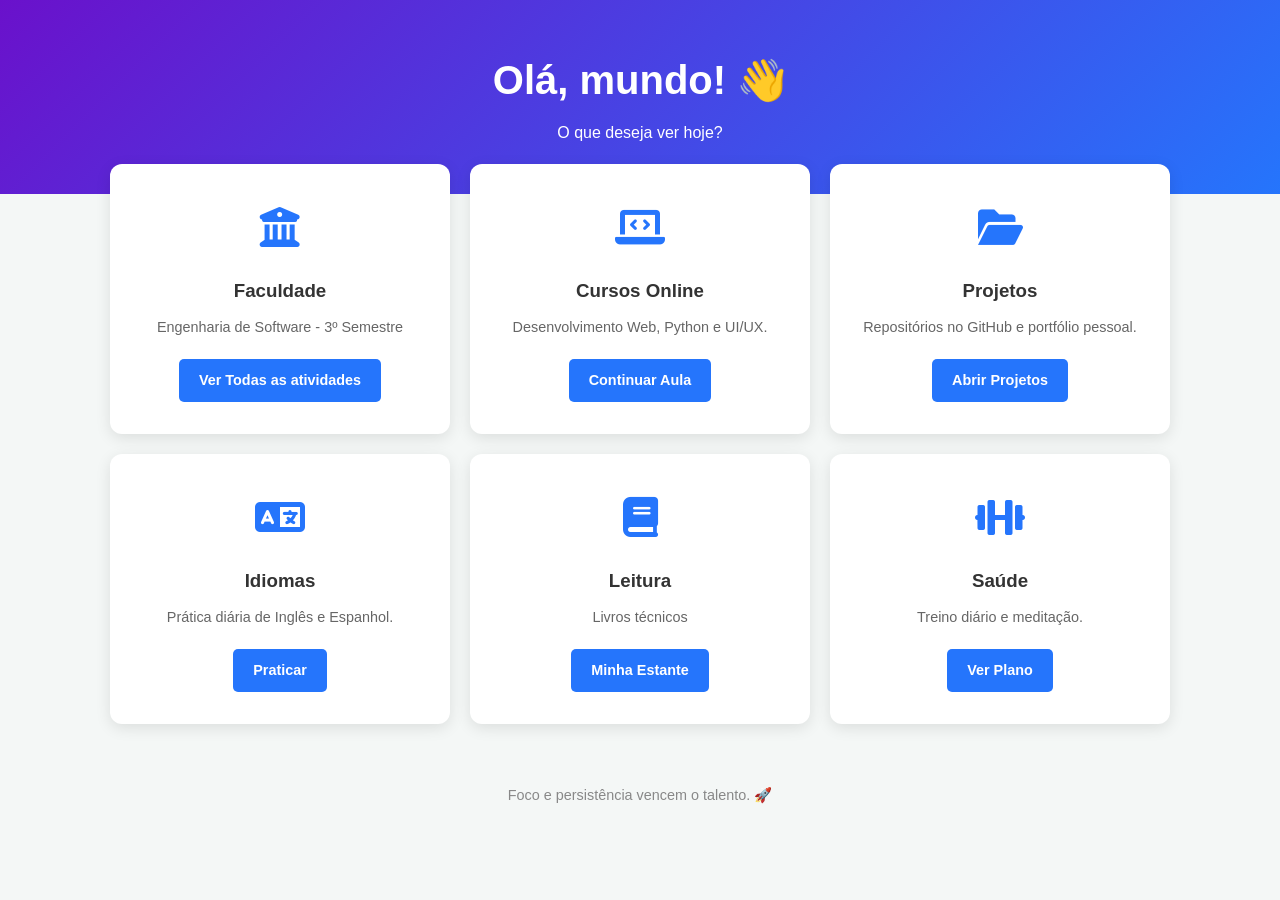
==== HOME/index.html @ 4e62015c "teste" ====
<!DOCTYPE html>
<html lang="pt-br">
<head>
    <meta charset="UTF-8">
    <meta name="viewport" content="width=device-width, initial-scale=1.0">
    <title>Hub</title>
    <link rel="stylesheet" href="style.css">
    <!-- Ícones via FontAwesome -->
    <link rel="stylesheet" href="https://cdnjs.cloudflare.com/ajax/libs/font-awesome/6.0.0/css/all.min.css">
</head>
<body>

    <header>
        <h1>Olá, mundo! 👋</h1>
        <p>O que deseja ver hoje?</p>
    </header>

    <main class="container">
        <!-- Atividade 1: Faculdade -->
        <section class="card">
            <div class="icon"><i class="fas fa-university"></i></div>
            <h3>Faculdade</h3>
            <p>Engenharia de Software - 3º Semestre</p>
            <a href="SEMANA 1/index.html" class="btn">Ver Todas as atividades</a>
        </section>

        <!-- Atividade 2: Cursos Online -->
        <section class="card">
            <div class="icon"><i class="fas fa-laptop-code"></i></div>
            <h3>Cursos Online</h3>
            <p>Desenvolvimento Web, Python e UI/UX.</p>
            <a href="#" class="btn">Continuar Aula</a>
        </section>

        <!-- Atividade 3: Projetos -->
        <section class="card">
            <div class="icon"><i class="fas fa-folder-open"></i></div>
            <h3>Projetos</h3>
            <p>Repositórios no GitHub e portfólio pessoal.</p>
            <a href="#" class="btn">Abrir Projetos</a>
        </section>

        <!-- Atividade 4: Idiomas -->
        <section class="card">
            <div class="icon"><i class="fas fa-language"></i></div>
            <h3>Idiomas</h3>
            <p>Prática diária de Inglês e Espanhol.</p>
            <a href="#" class="btn">Praticar</a>
        </section>

        <!-- Atividade 5: Leitura -->
        <section class="card">
            <div class="icon"><i class="fas fa-book"></i></div>
            <h3>Leitura</h3>
            <p>Livros técnicos</p>
            <a href="#" class="btn">Minha Estante</a>
        </section>

        <!-- Atividade 6: Exercícios -->
        <section class="card">
            <div class="icon"><i class="fas fa-dumbbell"></i></div>
            <h3>Saúde</h3>
            <p>Treino diário e meditação.</p>
            <a href="#" class="btn">Ver Plano</a>
        </section>
    </main>

    <footer>
        <p>Foco e persistência vencem o talento. 🚀</p>
    </footer>

</body>
</html>
---- HOME/style.css ----
/* Configurações Gerais */
* {
    margin: 0;
    padding: 0;
    box-sizing: border-box;
    font-family: 'Segoe UI', Tahoma, Geneva, Verdana, sans-serif;
}

body {
    background-color: #f4f7f6;
    color: #333;
    line-height: 1.6;
}

/* Cabeçalho */
header {
    background: linear-gradient(135deg, #6a11cb 0%, #2575fc 100%);
    color: white;
    text-align: center;
    padding: 3rem 1rem;
}

header h1 {
    font-size: 2.5rem;
    margin-bottom: 0.5rem;
}

/* Container de Cards */
.container {
    max-width: 1100px;
    margin: -30px auto 40px auto; /* Sobe um pouco os cards sobre o header */
    padding: 0 20px;
    display: grid;
    grid-template-columns: repeat(auto-fit, minmax(300px, 1fr));
    gap: 20px;
}

/* Estilo do Card */
.card {
    background: white;
    padding: 2rem;
    border-radius: 12px;
    box-shadow: 0 4px 15px rgba(0,0,0,0.1);
    text-align: center;
    transition: transform 0.3s ease;
}

.card:hover {
    transform: translateY(-5px);
}

.icon {
    font-size: 2.5rem;
    color: #2575fc;
    margin-bottom: 1rem;
}

.card h3 {
    margin-bottom: 10px;
}

.card p {
    font-size: 0.9rem;
    color: #666;
    margin-bottom: 20px;
}

/* Botões */
.btn {
    display: inline-block;
    background: #2575fc;
    color: white;
    padding: 10px 20px;
    text-decoration: none;
    border-radius: 5px;
    font-size: 0.9rem;
    font-weight: bold;
    transition: background 0.3s;
}

.btn:hover {
    background: #1a5bb8;
}

/* Rodapé */
footer {
    text-align: center;
    padding: 20px;
    font-size: 0.9rem;
    color: #888;
}

/* Responsividade para celulares pequenos */
@media (max-width: 400px) {
    .container {
        grid-template-columns: 1fr;
    }
}
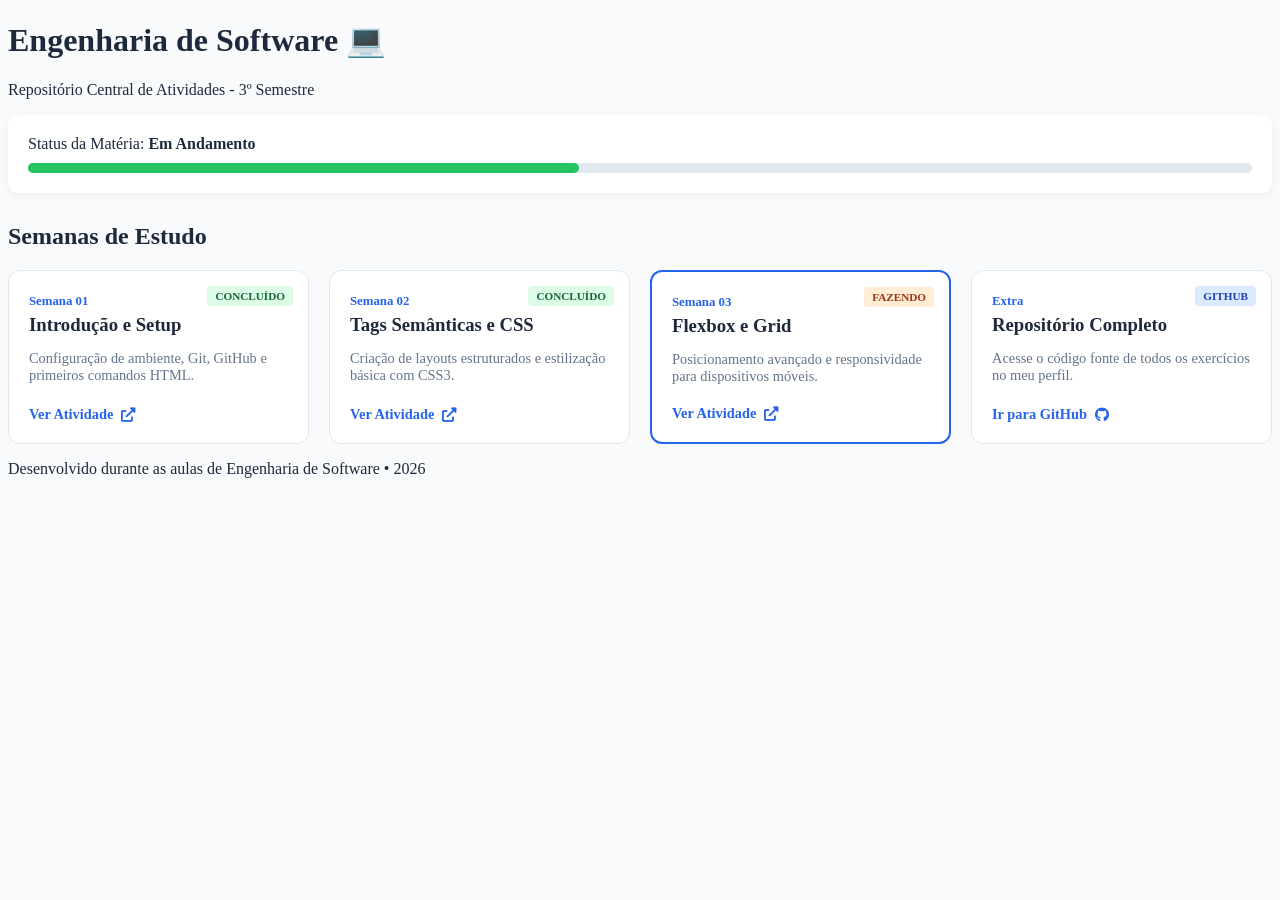
==== commit 18c84205: "teste" ====
--- a/HOME/index.html
+++ b/HOME/index.html
@@ -3,70 +3,80 @@
 <head>
     <meta charset="UTF-8">
     <meta name="viewport" content="width=device-width, initial-scale=1.0">
-    <title>Hub</title>
+    <title>Meu Hub de Engenharia</title>
     <link rel="stylesheet" href="style.css">
-    <!-- Ícones via FontAwesome -->
     <link rel="stylesheet" href="https://cdnjs.cloudflare.com/ajax/libs/font-awesome/6.0.0/css/all.min.css">
 </head>
 <body>
 
     <header>
-        <h1>Olá, mundo! 👋</h1>
-        <p>O que deseja ver hoje?</p>
+        <div class="header-content">
+            <h1>Engenharia de Software 💻</h1>
+            <p>Repositório Central de Atividades - 3º Semestre</p>
+        </div>
     </header>
 
     <main class="container">
-        <!-- Atividade 1: Faculdade -->
-        <section class="card">
-            <div class="icon"><i class="fas fa-university"></i></div>
-            <h3>Faculdade</h3>
-            <p>Engenharia de Software - 3º Semestre</p>
-            <a href="SEMANA 1/index.html" class="btn">Ver Todas as atividades</a>
-        </section>
+        
+        <!-- DASHBOARD DE PROGRESSO (Opcional, mas fica massa) -->
+        <div class="status-bar">
+            <span>Status da Matéria: <strong>Em Andamento</strong></span>
+            <div class="progress-bg"><div class="progress-fill" style="width: 45%;"></div></div>
+        </div>
 
-        <!-- Atividade 2: Cursos Online -->
-        <section class="card">
-            <div class="icon"><i class="fas fa-laptop-code"></i></div>
-            <h3>Cursos Online</h3>
-            <p>Desenvolvimento Web, Python e UI/UX.</p>
-            <a href="#" class="btn">Continuar Aula</a>
-        </section>
+        <h2 class="section-title">Semanas de Estudo</h2>
+        
+        <div class="grid-atividades">
+            
+            <!-- SEMANA 1 -->
+            <section class="card-atividade">
+                <div class="badge">Concluído</div>
+                <div class="card-info">
+                    <span class="week-number">Semana 01</span>
+                    <h3>Introdução e Setup</h3>
+                    <p>Configuração de ambiente, Git, GitHub e primeiros comandos HTML.</p>
+                </div>
+                <a href="SEMANA 1/index.html" class="btn-link">Ver Atividade <i class="fas fa-external-link-alt"></i></a>
+            </section>
 
-        <!-- Atividade 3: Projetos -->
-        <section class="card">
-            <div class="icon"><i class="fas fa-folder-open"></i></div>
-            <h3>Projetos</h3>
-            <p>Repositórios no GitHub e portfólio pessoal.</p>
-            <a href="#" class="btn">Abrir Projetos</a>
-        </section>
+            <!-- SEMANA 2 -->
+            <section class="card-atividade">
+                <div class="badge">Concluído</div>
+                <div class="card-info">
+                    <span class="week-number">Semana 02</span>
+                    <h3>Tags Semânticas e CSS</h3>
+                    <p>Criação de layouts estruturados e estilização básica com CSS3.</p>
+                </div>
+                <a href="SEMANA 2/index.html" class="btn-link">Ver Atividade <i class="fas fa-external-link-alt"></i></a>
+            </section>
 
-        <!-- Atividade 4: Idiomas -->
-        <section class="card">
-            <div class="icon"><i class="fas fa-language"></i></div>
-            <h3>Idiomas</h3>
-            <p>Prática diária de Inglês e Espanhol.</p>
-            <a href="#" class="btn">Praticar</a>
-        </section>
+            <!-- SEMANA 3 (Exemplo de pasta que você vai criar) -->
+            <section class="card-atividade current">
+                <div class="badge orange">Fazendo</div>
+                <div class="card-info">
+                    <span class="week-number">Semana 03</span>
+                    <h3>Flexbox e Grid</h3>
+                    <p>Posicionamento avançado e responsividade para dispositivos móveis.</p>
+                </div>
+                <a href="SEMANA 3/index.html" class="btn-link">Ver Atividade <i class="fas fa-external-link-alt"></i></a>
+            </section>
 
-        <!-- Atividade 5: Leitura -->
-        <section class="card">
-            <div class="icon"><i class="fas fa-book"></i></div>
-            <h3>Leitura</h3>
-            <p>Livros técnicos</p>
-            <a href="#" class="btn">Minha Estante</a>
-        </section>
+            <!-- CARD DE PROJETOS COMPLEMENTARES -->
+            <section class="card-atividade github">
+                <div class="badge blue">GitHub</div>
+                <div class="card-info">
+                    <span class="week-number">Extra</span>
+                    <h3>Repositório Completo</h3>
+                    <p>Acesse o código fonte de todos os exercícios no meu perfil.</p>
+                </div>
+                <a href="https://github.com/SEU_USER" target="_blank" class="btn-link">Ir para GitHub <i class="fab fa-github"></i></a>
+            </section>
 
-        <!-- Atividade 6: Exercícios -->
-        <section class="card">
-            <div class="icon"><i class="fas fa-dumbbell"></i></div>
-            <h3>Saúde</h3>
-            <p>Treino diário e meditação.</p>
-            <a href="#" class="btn">Ver Plano</a>
-        </section>
+        </div>
     </main>
 
     <footer>
-        <p>Foco e persistência vencem o talento. 🚀</p>
+        <p>Desenvolvido durante as aulas de Engenharia de Software • 2026</p>
     </footer>
 
 </body>
--- a/HOME/style.css
+++ b/HOME/style.css
@@ -1,98 +1,97 @@
-/* Configurações Gerais */
-* {
-    margin: 0;
-    padding: 0;
-    box-sizing: border-box;
-    font-family: 'Segoe UI', Tahoma, Geneva, Verdana, sans-serif;
+/* Variáveis para facilitar a troca de cores */
+:root {
+    --primary: #2563eb;
+    --success: #22c55e;
+    --warning: #f59e0b;
+    --bg: #f8fafc;
+    --text: #1e293b;
 }
 
-body {
-    background-color: #f4f7f6;
-    color: #333;
-    line-height: 1.6;
+body { background-color: var(--bg); color: var(--text); }
+
+.status-bar {
+    background: white;
+    padding: 20px;
+    border-radius: 10px;
+    margin-bottom: 30px;
+    box-shadow: 0 2px 10px rgba(0,0,0,0.05);
 }
 
-/* Cabeçalho */
-header {
-    background: linear-gradient(135deg, #6a11cb 0%, #2575fc 100%);
-    color: white;
-    text-align: center;
-    padding: 3rem 1rem;
+.progress-bg {
+    background: #e2e8f0;
+    height: 10px;
+    border-radius: 5px;
+    margin-top: 10px;
 }
 
-header h1 {
-    font-size: 2.5rem;
-    margin-bottom: 0.5rem;
+.progress-fill {
+    background: var(--success);
+    height: 100%;
+    border-radius: 5px;
 }
 
-/* Container de Cards */
-.container {
-    max-width: 1100px;
-    margin: -30px auto 40px auto; /* Sobe um pouco os cards sobre o header */
-    padding: 0 20px;
+.section-title { margin-bottom: 20px; font-size: 1.5rem; }
+
+/* Grid de Atividades */
+.grid-atividades {
     display: grid;
-    grid-template-columns: repeat(auto-fit, minmax(300px, 1fr));
+    grid-template-columns: repeat(auto-fill, minmax(280px, 1fr));
     gap: 20px;
 }
 
-/* Estilo do Card */
-.card {
+.card-atividade {
     background: white;
-    padding: 2rem;
+    padding: 20px;
     border-radius: 12px;
-    box-shadow: 0 4px 15px rgba(0,0,0,0.1);
-    text-align: center;
-    transition: transform 0.3s ease;
+    border: 1px solid #e2e8f0;
+    position: relative;
+    display: flex;
+    flex-direction: column;
+    justify-content: space-between;
+    transition: all 0.3s ease;
 }
 
-.card:hover {
+.card-atividade:hover {
     transform: translateY(-5px);
+    box-shadow: 0 10px 20px rgba(0,0,0,0.1);
 }
 
-.icon {
-    font-size: 2.5rem;
-    color: #2575fc;
-    margin-bottom: 1rem;
+.card-atividade.current { border: 2px solid var(--primary); }
+
+/* Badges de Status */
+.badge {
+    position: absolute;
+    top: 15px;
+    right: 15px;
+    font-size: 0.7rem;
+    font-weight: bold;
+    text-transform: uppercase;
+    padding: 4px 8px;
+    border-radius: 4px;
+    background: #dcfce7;
+    color: #166534;
 }
 
-.card h3 {
-    margin-bottom: 10px;
+.badge.orange { background: #ffedd5; color: #9a3412; }
+.badge.blue { background: #dbeafe; color: #1e40af; }
+
+.week-number {
+    font-size: 0.8rem;
+    color: var(--primary);
+    font-weight: bold;
 }
 
-.card p {
+.card-info h3 { margin: 5px 0 10px 0; }
+.card-info p { font-size: 0.9rem; color: #64748b; margin-bottom: 20px; }
+
+.btn-link {
+    text-decoration: none;
+    color: var(--primary);
+    font-weight: 600;
     font-size: 0.9rem;
-    color: #666;
-    margin-bottom: 20px;
+    display: flex;
+    align-items: center;
+    gap: 8px;
 }
 
-/* Botões */
-.btn {
-    display: inline-block;
-    background: #2575fc;
-    color: white;
-    padding: 10px 20px;
-    text-decoration: none;
-    border-radius: 5px;
-    font-size: 0.9rem;
-    font-weight: bold;
-    transition: background 0.3s;
-}
-
-.btn:hover {
-    background: #1a5bb8;
-}
-
-/* Rodapé */
-footer {
-    text-align: center;
-    padding: 20px;
-    font-size: 0.9rem;
-    color: #888;
-}
-
-/* Responsividade para celulares pequenos */
-@media (max-width: 400px) {
-    .container {
-        grid-template-columns: 1fr;
-    }
-}+.btn-link:hover { text-decoration: underline; }
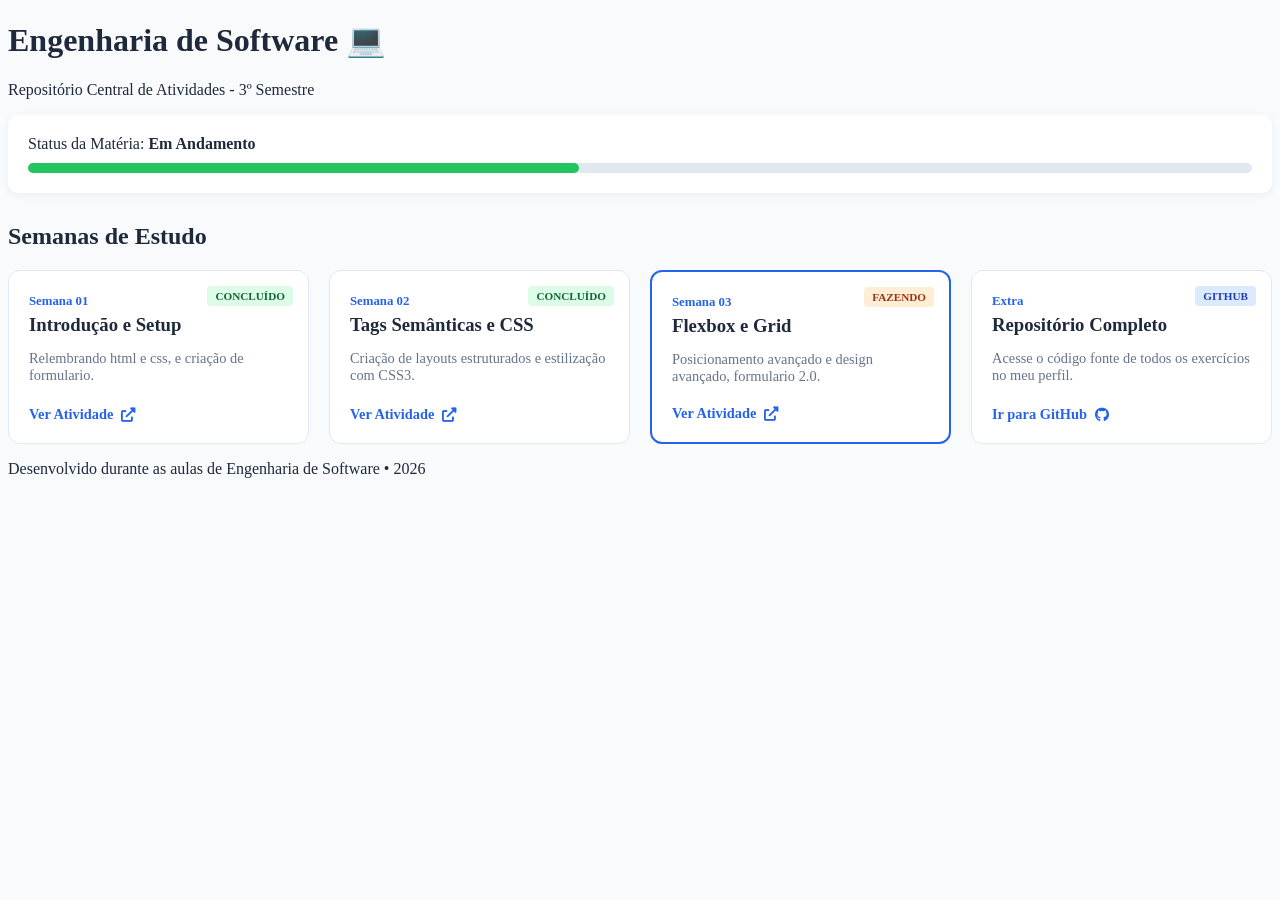
==== commit df0b00fc: "." ====
--- a/HOME/index.html
+++ b/HOME/index.html
@@ -34,7 +34,7 @@
                 <div class="card-info">
                     <span class="week-number">Semana 01</span>
                     <h3>Introdução e Setup</h3>
-                    <p>Configuração de ambiente, Git, GitHub e primeiros comandos HTML.</p>
+                    <p>Relembrando html e css, e criação de formulario.</p>
                 </div>
                 <a href="SEMANA 1/index.html" class="btn-link">Ver Atividade <i class="fas fa-external-link-alt"></i></a>
             </section>
@@ -45,7 +45,7 @@
                 <div class="card-info">
                     <span class="week-number">Semana 02</span>
                     <h3>Tags Semânticas e CSS</h3>
-                    <p>Criação de layouts estruturados e estilização básica com CSS3.</p>
+                    <p>Criação de layouts estruturados e estilização com CSS3.</p>
                 </div>
                 <a href="SEMANA 2/index.html" class="btn-link">Ver Atividade <i class="fas fa-external-link-alt"></i></a>
             </section>
@@ -56,7 +56,7 @@
                 <div class="card-info">
                     <span class="week-number">Semana 03</span>
                     <h3>Flexbox e Grid</h3>
-                    <p>Posicionamento avançado e responsividade para dispositivos móveis.</p>
+                    <p>Posicionamento avançado e design avançado, formulario 2.0.</p>
                 </div>
                 <a href="SEMANA 3/index.html" class="btn-link">Ver Atividade <i class="fas fa-external-link-alt"></i></a>
             </section>
--- a/HOME/style.css
+++ b/HOME/style.css
@@ -1,4 +1,3 @@
-/* Variáveis para facilitar a troca de cores */
 :root {
     --primary: #2563eb;
     --success: #22c55e;
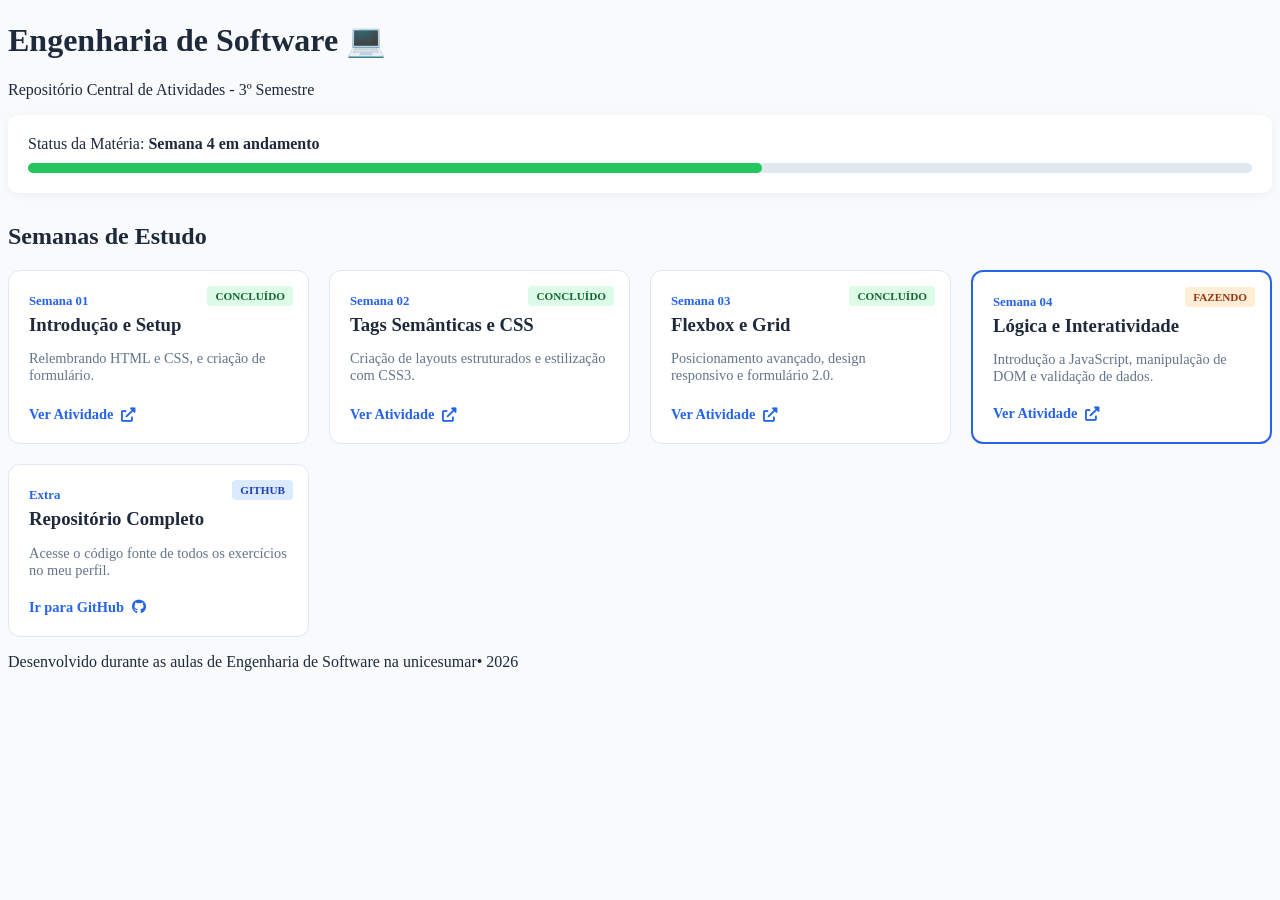
==== commit 94b75a61: "teste" ====
--- a/HOME/index.html
+++ b/HOME/index.html
@@ -16,12 +16,12 @@
         </div>
     </header>
 
-    <main class="container">
+   <main class="container">
         
-        <!-- DASHBOARD DE PROGRESSO (Opcional, mas fica massa) -->
+        <!-- DASHBOARD DE PROGRESSO ATUALIZADO (De 45% para 60%) -->
         <div class="status-bar">
-            <span>Status da Matéria: <strong>Em Andamento</strong></span>
-            <div class="progress-bg"><div class="progress-fill" style="width: 45%;"></div></div>
+            <span>Status da Matéria: <strong>Semana 4 em andamento</strong></span>
+            <div class="progress-bg"><div class="progress-fill" style="width: 60%;"></div></div>
         </div>
 
         <h2 class="section-title">Semanas de Estudo</h2>
@@ -34,7 +34,7 @@
                 <div class="card-info">
                     <span class="week-number">Semana 01</span>
                     <h3>Introdução e Setup</h3>
-                    <p>Relembrando html e css, e criação de formulario.</p>
+                    <p>Relembrando HTML e CSS, e criação de formulário.</p>
                 </div>
                 <a href="SEMANA 1/index.html" class="btn-link">Ver Atividade <i class="fas fa-external-link-alt"></i></a>
             </section>
@@ -50,18 +50,29 @@
                 <a href="SEMANA 2/index.html" class="btn-link">Ver Atividade <i class="fas fa-external-link-alt"></i></a>
             </section>
 
-            <!-- SEMANA 3 (Exemplo de pasta que você vai criar) -->
-            <section class="card-atividade current">
-                <div class="badge orange">Fazendo</div>
+            <!-- SEMANA 3 (Agora marcada como Concluída) -->
+            <section class="card-atividade">
+                <div class="badge">Concluído</div>
                 <div class="card-info">
                     <span class="week-number">Semana 03</span>
                     <h3>Flexbox e Grid</h3>
-                    <p>Posicionamento avançado e design avançado, formulario 2.0.</p>
+                    <p>Posicionamento avançado, design responsivo e formulário 2.0.</p>
                 </div>
                 <a href="SEMANA 3/index.html" class="btn-link">Ver Atividade <i class="fas fa-external-link-alt"></i></a>
             </section>
 
-            <!-- CARD DE PROJETOS COMPLEMENTARES -->
+            <!-- SEMANA 4 (NOVA - ATUAL) -->
+            <section class="card-atividade current">
+                <div class="badge orange">Fazendo</div>
+                <div class="card-info">
+                    <span class="week-number">Semana 04</span>
+                    <h3>Lógica e Interatividade</h3>
+                    <p>Introdução a JavaScript, manipulação de DOM e validação de dados.</p>
+                </div>
+                <a href="SEMANA 4/index.html" class="btn-link">Ver Atividade <i class="fas fa-external-link-alt"></i></a>
+            </section>
+
+            <!-- CARD GITHUB -->
             <section class="card-atividade github">
                 <div class="badge blue">GitHub</div>
                 <div class="card-info">
@@ -76,7 +87,7 @@
     </main>
 
     <footer>
-        <p>Desenvolvido durante as aulas de Engenharia de Software • 2026</p>
+        <p>Desenvolvido durante as aulas de Engenharia de Software na unicesumar• 2026</p>
     </footer>
 
 </body>
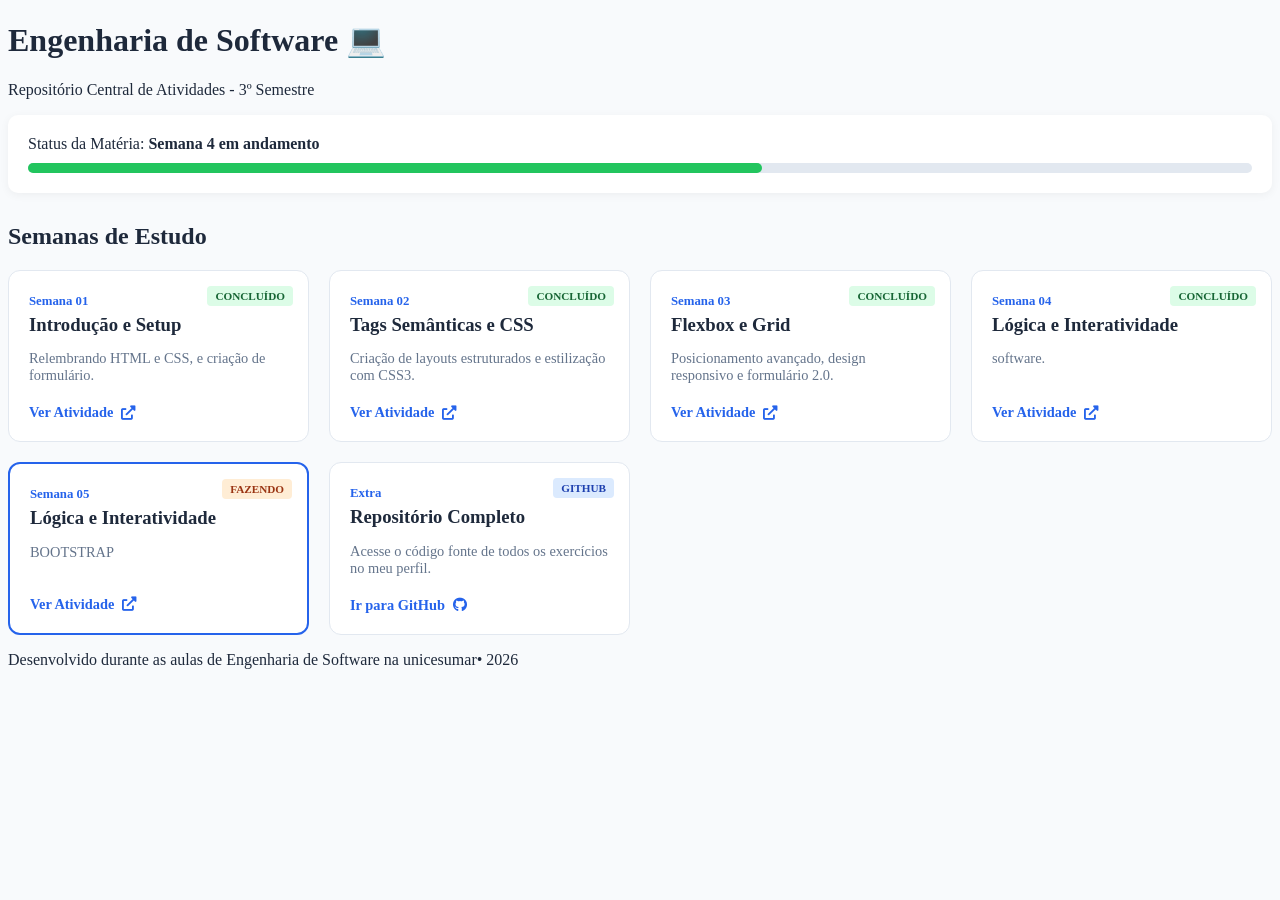
==== commit 4e38eeea: "teste" ====
--- a/HOME/index.html
+++ b/HOME/index.html
@@ -3,7 +3,7 @@
 <head>
     <meta charset="UTF-8">
     <meta name="viewport" content="width=device-width, initial-scale=1.0">
-    <title>Meu Hub de Engenharia</title>
+    <title>Meu Hub</title>
     <link rel="stylesheet" href="style.css">
     <link rel="stylesheet" href="https://cdnjs.cloudflare.com/ajax/libs/font-awesome/6.0.0/css/all.min.css">
 </head>
@@ -18,7 +18,6 @@
 
    <main class="container">
         
-        <!-- DASHBOARD DE PROGRESSO ATUALIZADO (De 45% para 60%) -->
         <div class="status-bar">
             <span>Status da Matéria: <strong>Semana 4 em andamento</strong></span>
             <div class="progress-bg"><div class="progress-fill" style="width: 60%;"></div></div>
@@ -28,7 +27,6 @@
         
         <div class="grid-atividades">
             
-            <!-- SEMANA 1 -->
             <section class="card-atividade">
                 <div class="badge">Concluído</div>
                 <div class="card-info">
@@ -39,7 +37,6 @@
                 <a href="SEMANA 1/index.html" class="btn-link">Ver Atividade <i class="fas fa-external-link-alt"></i></a>
             </section>
 
-            <!-- SEMANA 2 -->
             <section class="card-atividade">
                 <div class="badge">Concluído</div>
                 <div class="card-info">
@@ -50,7 +47,6 @@
                 <a href="SEMANA 2/index.html" class="btn-link">Ver Atividade <i class="fas fa-external-link-alt"></i></a>
             </section>
 
-            <!-- SEMANA 3 (Agora marcada como Concluída) -->
             <section class="card-atividade">
                 <div class="badge">Concluído</div>
                 <div class="card-info">
@@ -61,18 +57,26 @@
                 <a href="SEMANA 3/index.html" class="btn-link">Ver Atividade <i class="fas fa-external-link-alt"></i></a>
             </section>
 
-            <!-- SEMANA 4 (NOVA - ATUAL) -->
-            <section class="card-atividade current">
-                <div class="badge orange">Fazendo</div>
+            <section class="card-atividade">
+                <div class="badge">Concluído</div>
                 <div class="card-info">
                     <span class="week-number">Semana 04</span>
                     <h3>Lógica e Interatividade</h3>
-                    <p>Introdução a JavaScript, manipulação de DOM e validação de dados.</p>
+                    <p>software.</p>
                 </div>
                 <a href="SEMANA 4/index.html" class="btn-link">Ver Atividade <i class="fas fa-external-link-alt"></i></a>
             </section>
 
-            <!-- CARD GITHUB -->
+             <section class="card-atividade current">
+                <div class="badge orange">Fazendo</div>
+                <div class="card-info">
+                    <span class="week-number">Semana 05</span>
+                    <h3>Lógica e Interatividade</h3>
+                    <p>BOOTSTRAP</p>
+                </div>
+                <a href="SEMANA 5/index.html" class="btn-link">Ver Atividade <i class="fas fa-external-link-alt"></i></a>
+            </section>
+
             <section class="card-atividade github">
                 <div class="badge blue">GitHub</div>
                 <div class="card-info">
@@ -80,7 +84,7 @@
                     <h3>Repositório Completo</h3>
                     <p>Acesse o código fonte de todos os exercícios no meu perfil.</p>
                 </div>
-                <a href="https://github.com/SEU_USER" target="_blank" class="btn-link">Ir para GitHub <i class="fab fa-github"></i></a>
+                <a href="https://github.com/Caioxzx/front-end-2026" target="_blank" class="btn-link">Ir para GitHub <i class="fab fa-github"></i></a>
             </section>
 
         </div>
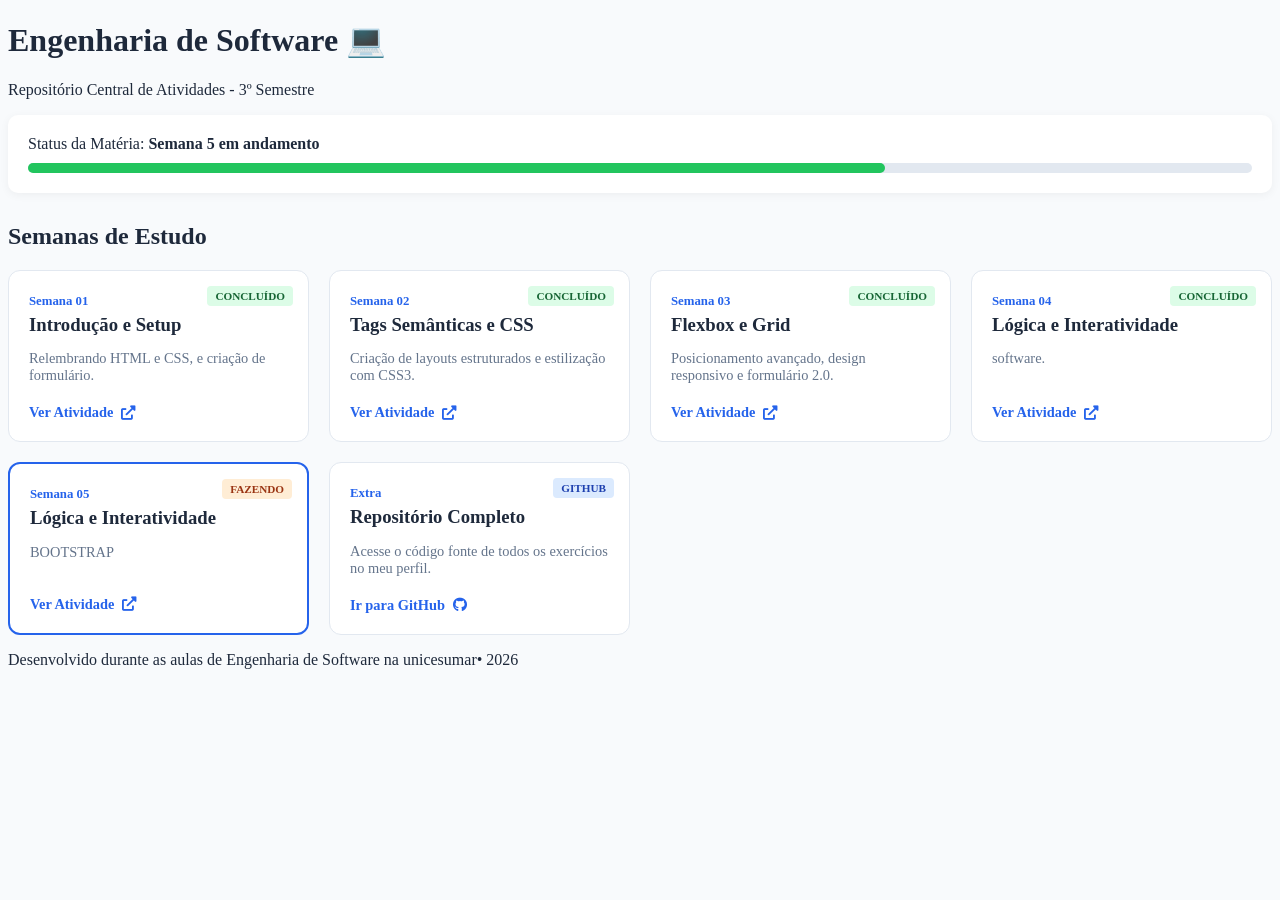
==== commit 60f1c65b: "." ====
--- a/HOME/index.html
+++ b/HOME/index.html
@@ -19,8 +19,8 @@
    <main class="container">
         
         <div class="status-bar">
-            <span>Status da Matéria: <strong>Semana 4 em andamento</strong></span>
-            <div class="progress-bg"><div class="progress-fill" style="width: 60%;"></div></div>
+            <span>Status da Matéria: <strong>Semana 5 em andamento</strong></span>
+            <div class="progress-bg"><div class="progress-fill" style="width: 70%;"></div></div>
         </div>
 
         <h2 class="section-title">Semanas de Estudo</h2>
